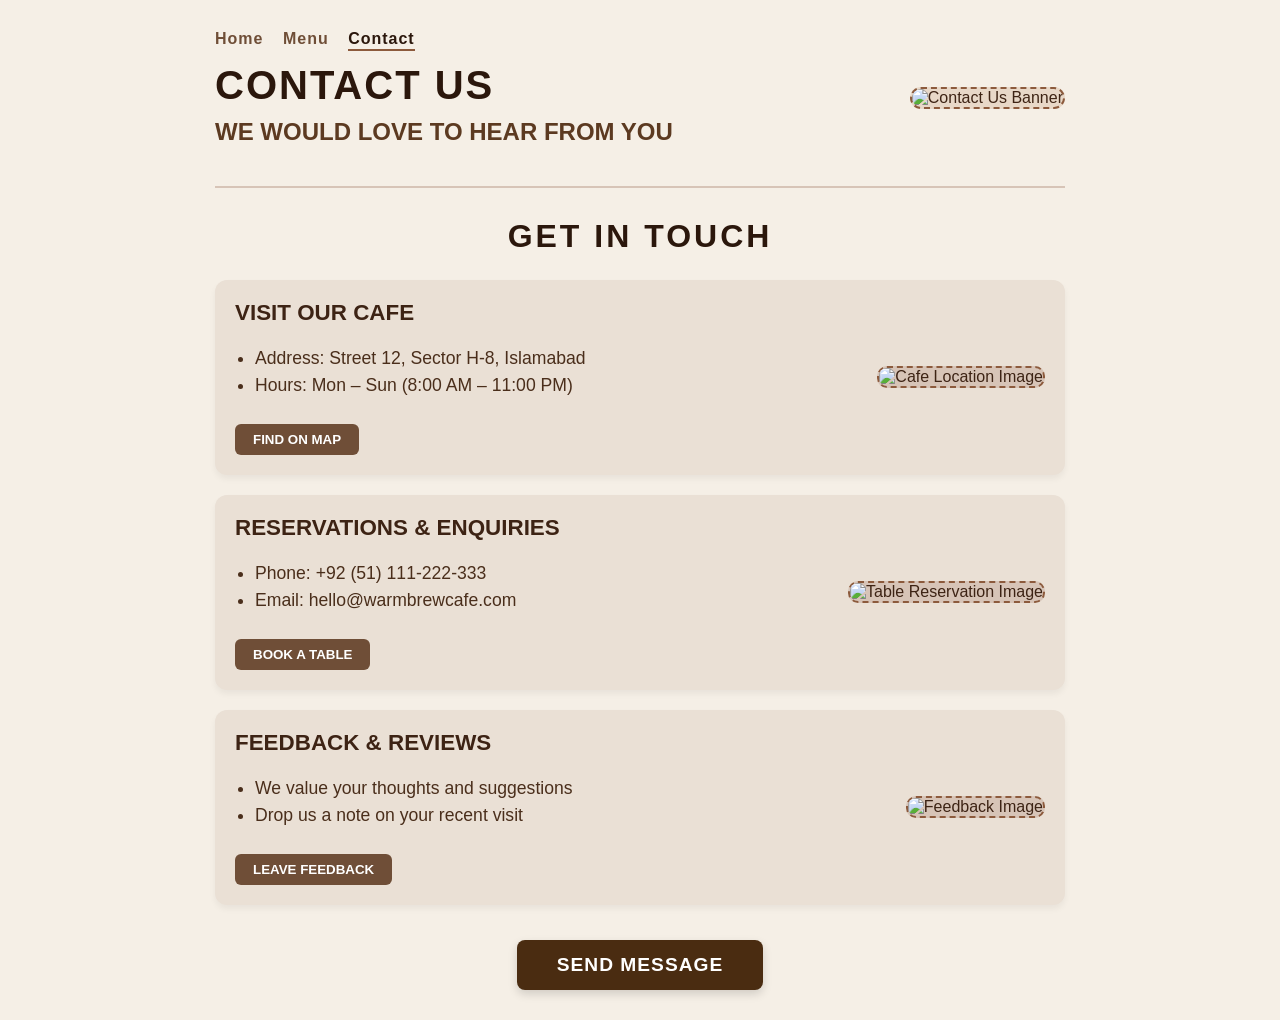
==== contact.html @ d3cf8c81 "contact page updated done uodating" ====
<!-- 
  Name: Hasana Fatima
  Roll No: 26I-3089
  Section: SE-B
  Theme: Cafe Contact Page (Beige & Brown Theme)
-->
<!DOCTYPE html>
<html lang="en">
<head>
  <meta charset="UTF-8">
  <meta name="viewport" content="width=device-width, initial-scale=1.0">
  <title>Warm Brew Cafe | Contact Us</title>
  <link rel="stylesheet" href="style.css">
</head>
<body>

  <header class="top-section">
    <div class="top-text">
      <!-- Added Navigation Bar -->
      <nav class="main-nav">
        <a href="home.html">Home</a>
        <a href="index.html">Menu</a>
        <a href="contact.html" class="active">Contact</a>
      </nav>

      <h1>CONTACT US</h1>
      <h2>WE WOULD LOVE TO HEAR FROM YOU</h2>
    </div>
    <div class="top-image">
      <img src="banner.jpg" alt="Contact Us Banner">
    </div>
  </header>

  <main class="menu-container">
    <h1 class="main-title">GET IN TOUCH</h1>

    <section class="menu-block">
      <div class="menu-details">
        <h3>VISIT OUR CAFE</h3>
        <ul>
          <li>Address: Street 12, Sector H-8, Islamabad</li>
          <li>Hours: Mon – Sun (8:00 AM – 11:00 PM)</li>
        </ul>
        <button class="btn-view" onclick="viewMore('Location')">FIND ON MAP</button>
      </div>
      <div class="menu-image">
        <img src="coffee.jpg" alt="Cafe Location Image">
      </div>
    </section>

    <section class="menu-block">
      <div class="menu-details">
        <h3>RESERVATIONS & ENQUIRIES</h3>
        <ul>
          <li>Phone: +92 (51) 111-222-333</li>
          <li>Email: hello@warmbrewcafe.com</li>
        </ul>
        <button class="btn-view" onclick="viewMore('Reservations')">BOOK A TABLE</button>
      </div>
      <div class="menu-image">
        <img src="drinks.jpg" alt="Table Reservation Image">
      </div>
    </section>

    <section class="menu-block">
      <div class="menu-details">
        <h3>FEEDBACK & REVIEWS</h3>
        <ul>
          <li>We value your thoughts and suggestions</li>
          <li>Drop us a note on your recent visit</li>
        </ul>
        <button class="btn-view" onclick="viewMore('Feedback')">LEAVE FEEDBACK</button>
      </div>
      <div class="menu-image">
        <img src="dessert.jpg" alt="Feedback Image">
      </div>
    </section>

    <div class="order-container">
      <button class="btn-order" onclick="placeOrder()">SEND MESSAGE</button>
    </div>
  </main>

  <script src="code.js"></script>
</body>
</html>
---- style.css ----
/* 
  Name: Hasana Fatima
  Roll No: 26I-3089
  Section: SE-B
  Theme: Cafe Menu (Beige & Brown Theme)
*/

body {
  background-color: #f5efe6; 
  color: #3d2314;          
  font-family: 'Segoe UI', Tahoma, Geneva, Verdana, sans-serif;
  margin: 0;
  padding: 30px;
}
.top-section {
  display: flex;
  justify-content: space-between;
  align-items: center;
  max-width: 850px;
  margin: 0 auto 30px auto;
  padding-bottom: 20px;
  border-bottom: 2px solid #d7c4b7;
}

.top-text h1 {
  font-size: 2.5rem;
  margin: 0;
  color: #2b170c;
  letter-spacing: 2px;
}

.top-text h2 {
  font-size: 1.5rem;
  margin-top: 10px;
  color: #5c3a21;
}

.top-image img {
  width: 500x;
  height: 140px;
  object-fit: cover;
  border: 2px dashed #8c5a3c;
  border-radius: 12px;
  background-color: #e8d8c8;
}
.menu-container {
  max-width: 850px;
  margin: 0 auto;
}
.main-title {
  text-align: center;
  font-size: 2rem;
  letter-spacing: 3px;
  margin-bottom: 25px;
  color: #2b170c;
}

.menu-block {
  display: flex;
  justify-content: space-between;
  align-items: center;
  background-color: #eae0d5; 
  padding: 20px;
  border-radius: 12px;
  margin-bottom: 20px;
  box-shadow: 0 4px 6px rgba(0, 0, 0, 0.05);
}


.menu-details h3 {
  margin-top: 0;
  font-size: 1.4rem;
  color: #3d2314;
}

.menu-details ul {
  padding-left: 20px;
  color: #4a2e1b;
  font-size: 1.1rem;
}

.menu-details li {
  margin-bottom: 6px;
}

.menu-image img {
  width: 180px;
  height: 120px;
  object-fit: cover;
  border: 2px dashed #8c5a3c;
  border-radius: 10px;
  background-color: #d7c4b7;
}

.btn-view {
  background-color: #6f4e37; 
  color: #ffffff;
  border: none;
  padding: 8px 18px;
  border-radius: 6px;
  font-weight: bold;
  cursor: pointer;
  margin-top: 10px;
  transition: background-color 0.2s ease;
}

.btn-view:hover {
  background-color: #4a3324;
}


.order-container {
  text-align: center;
  margin-top: 35px;
}

.btn-order {
  background-color: #4a2c11; 
  color: #ffffff;
  border: none;
  padding: 14px 40px;
  font-size: 1.2rem;
  font-weight: bold;
  border-radius: 8px;
  cursor: pointer;
  letter-spacing: 1px;
  box-shadow: 0 4px 10px rgba(0, 0, 0, 0.15);
  transition: background-color 0.2s ease, transform 0.1s ease;
}

/* Navigation Bar */
.main-nav {
  margin-bottom: 15px;
}

.main-nav a {
  text-decoration: none;
  color: #6f4e37;
  font-weight: bold;
  font-size: 1rem;
  margin-right: 15px;
  letter-spacing: 1px;
}

.main-nav a:hover {
  color: #2b170c;
}

/* Highlights the current active page */
.main-nav a.active {
  color: #2b170c;
  border-bottom: 2px solid #8c5a3c;
  padding-bottom: 2px;
}
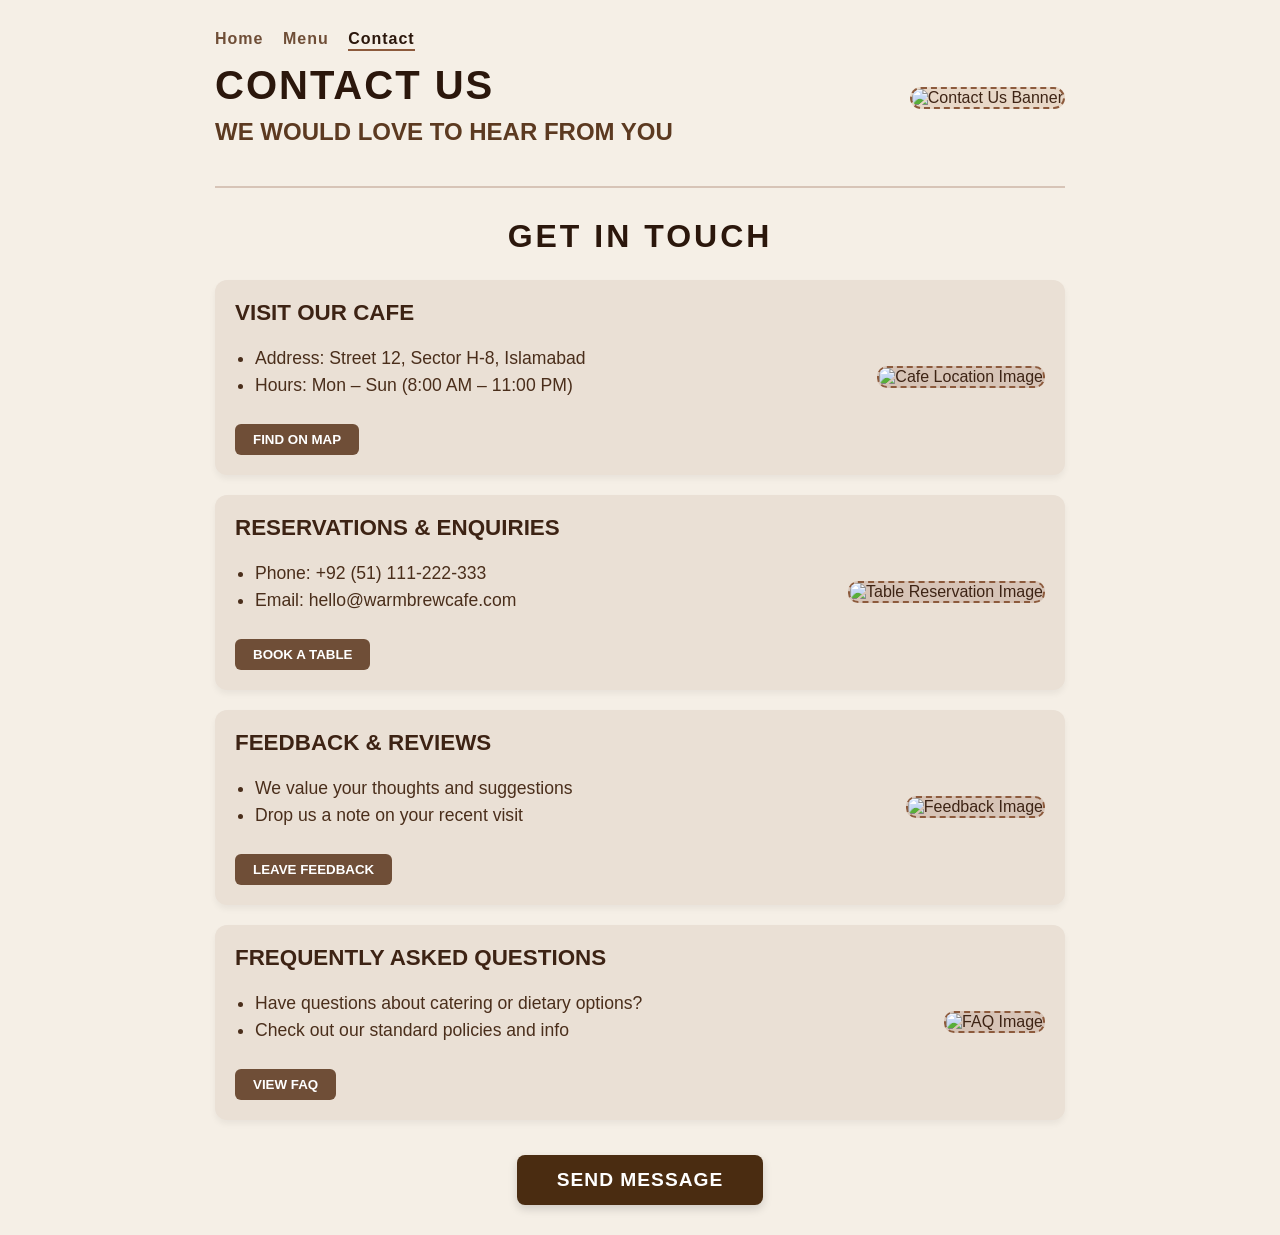
==== commit b5d50501: "Update contact.html" ====
--- a/contact.html
+++ b/contact.html
@@ -76,6 +76,21 @@
       </div>
     </section>
 
+    <!-- NEW SECTION ADDED BELOW -->
+    <section class="menu-block">
+      <div class="menu-details">
+        <h3>FREQUENTLY ASKED QUESTIONS</h3>
+        <ul>
+          <li>Have questions about catering or dietary options?</li>
+          <li>Check out our standard policies and info</li>
+        </ul>
+        <button class="btn-view" onclick="viewMore('FAQ')">VIEW FAQ</button>
+      </div>
+      <div class="menu-image">
+        <img src="faq.jpg" alt="FAQ Image">
+      </div>
+    </section>
+
     <div class="order-container">
       <button class="btn-order" onclick="placeOrder()">SEND MESSAGE</button>
     </div>
